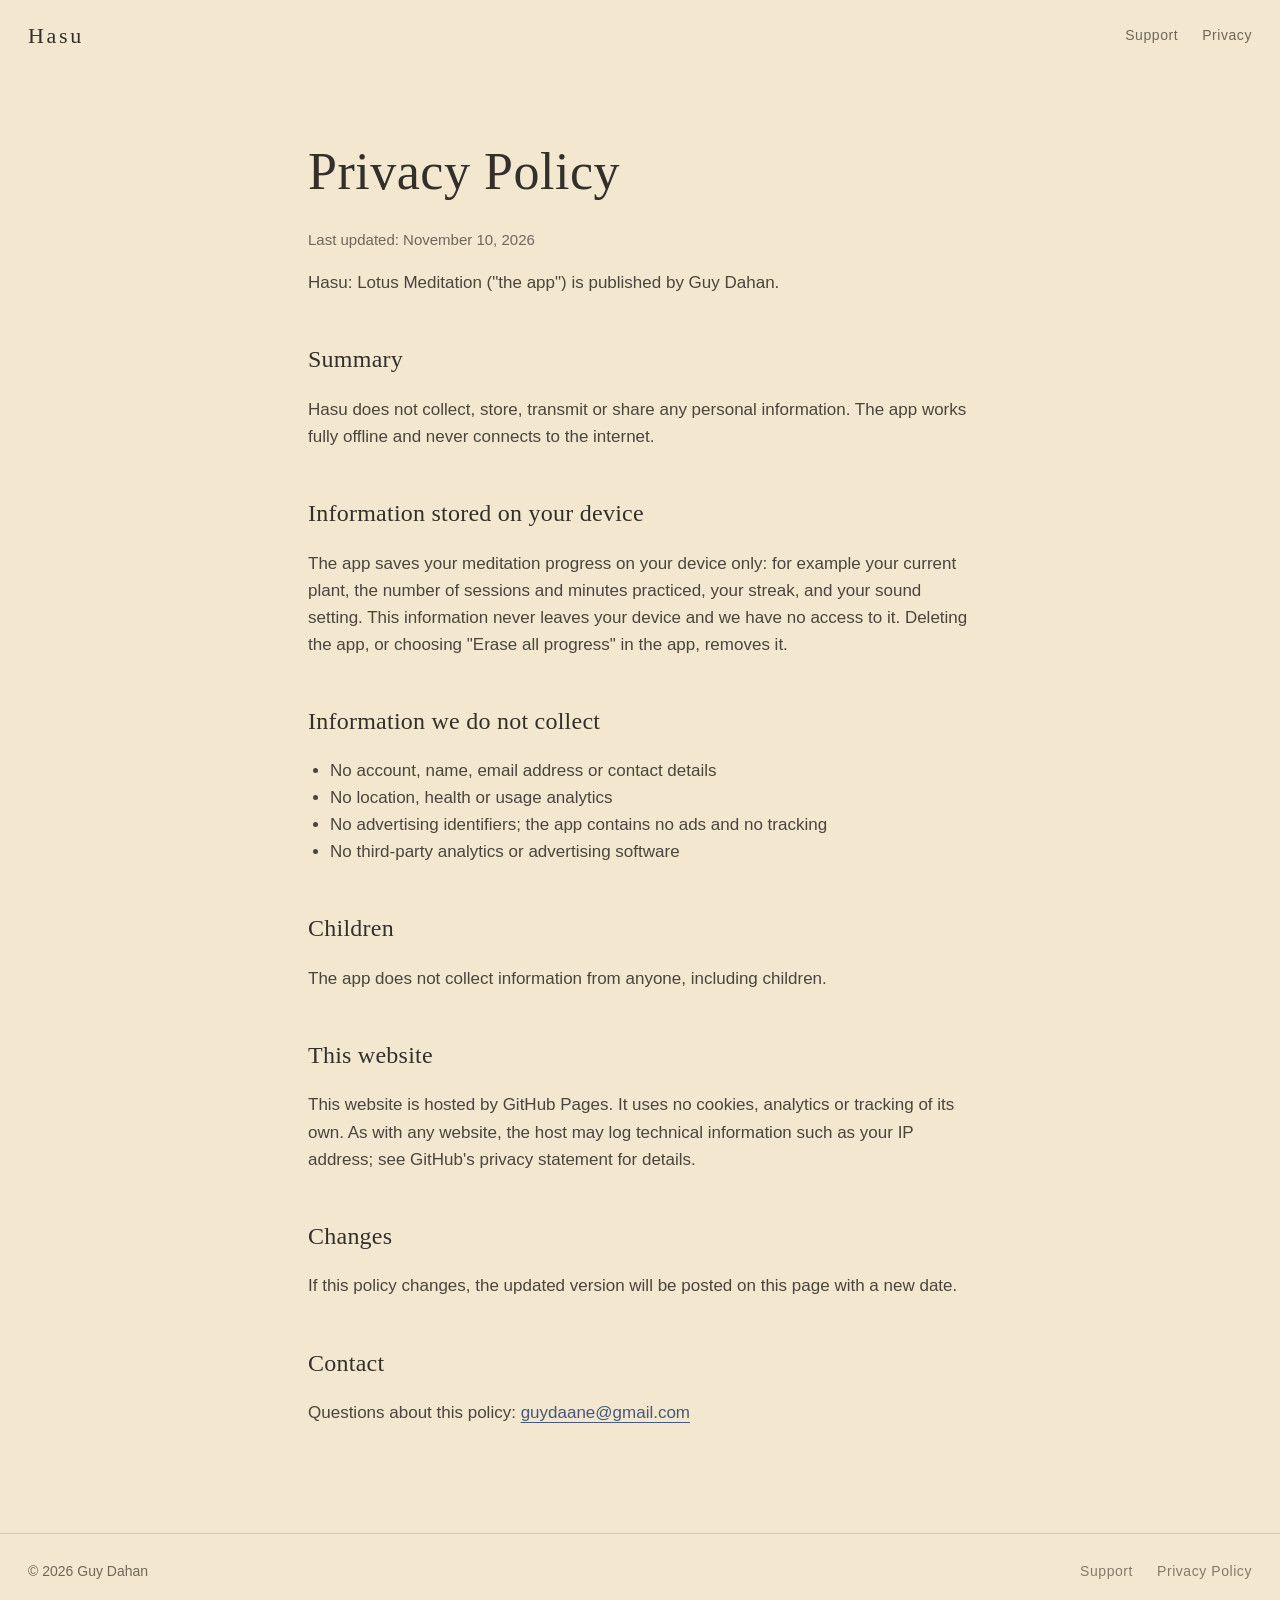
==== privacy.html @ b6d77c5f "Add Hasu landing page, support page and privacy policy Co-Authored-By: Claude <noreply@anthropic.com" ====
<!doctype html>
<html lang="en">
<head>
<meta charset="utf-8">
<meta name="viewport" content="width=device-width, initial-scale=1, viewport-fit=cover">
<title>Privacy Policy · Hasu</title>
<meta name="description" content="Hasu does not collect, store, transmit or share any personal information.">
<meta name="theme-color" content="#f4e7cf">
<link rel="icon" href="img/icon-180.png">
<link rel="stylesheet" href="style.css">
</head>
<body class="text">
<header class="bar">
  <a class="mark" href="./">Hasu</a>
  <nav><a href="support.html">Support</a><a href="privacy.html">Privacy</a></nav>
</header>
<main class="page">
  <h1>Privacy Policy</h1>
  <p class="date">Last updated: November 10, 2026</p>
  <p>Hasu: Lotus Meditation ("the app") is published by Guy Dahan.</p>

  <h2>Summary</h2>
  <p>Hasu does not collect, store, transmit or share any personal information. The app works fully offline and never connects to the internet.</p>

  <h2>Information stored on your device</h2>
  <p>The app saves your meditation progress on your device only: for example your current plant, the number of sessions and minutes practiced, your streak, and your sound setting. This information never leaves your device and we have no access to it. Deleting the app, or choosing "Erase all progress" in the app, removes it.</p>

  <h2>Information we do not collect</h2>
  <ul>
    <li>No account, name, email address or contact details</li>
    <li>No location, health or usage analytics</li>
    <li>No advertising identifiers; the app contains no ads and no tracking</li>
    <li>No third-party analytics or advertising software</li>
  </ul>

  <h2>Children</h2>
  <p>The app does not collect information from anyone, including children.</p>

  <h2>This website</h2>
  <p>This website is hosted by GitHub Pages. It uses no cookies, analytics or tracking of its own. As with any website, the host may log technical information such as your IP address; see GitHub's privacy statement for details.</p>

  <h2>Changes</h2>
  <p>If this policy changes, the updated version will be posted on this page with a new date.</p>

  <h2>Contact</h2>
  <p>Questions about this policy: <a href="mailto:guydaane@gmail.com">guydaane@gmail.com</a></p>
</main>
<footer class="foot">
  <span>© 2026 Guy Dahan</span>
  <nav><a href="support.html">Support</a><a href="privacy.html">Privacy Policy</a></nav>
</footer>
</body>
</html>
---- style.css ----
:root {
  --paper: #f4e7cf;   /* replaced at runtime with the artwork's own paper colour */
  --water: #3f6272;   /* replaced at runtime with the artwork's water colour */
  --ink: #33302c;
  --ink-soft: #6f675c;
  --indigo: #46597a;
  --on-water: #f4eee1;
  --serif: "Hiragino Mincho ProN", "Yu Mincho", "Iowan Old Style", "Palatino Linotype", Georgia, serif;
  --sans: -apple-system, BlinkMacSystemFont, "Segoe UI", Roboto, "Helvetica Neue", sans-serif;
}
* { box-sizing: border-box; }
html { -webkit-text-size-adjust: 100%; }
body { margin: 0; background: var(--paper); color: var(--ink); font-family: var(--sans); line-height: 1.6; }
a { color: inherit; text-decoration: none; }
a:hover { text-decoration: underline; text-underline-offset: 4px; }
h1, h2, h3 { font-family: var(--serif); font-weight: 400; margin: 0; letter-spacing: .01em; }

.bar {
  position: absolute; inset: 0 0 auto 0; z-index: 5; display: flex; justify-content: space-between; align-items: center;
  padding: max(18px, env(safe-area-inset-top)) 28px 18px;
}
.mark { font-family: var(--serif); font-size: 22px; letter-spacing: .12em; }
.bar nav, .foot nav { display: flex; gap: 24px; font-size: 14px; letter-spacing: .04em; color: var(--ink-soft); }

/* ---- Scroll-driven bloom ---- */
.bloom { height: 460vh; position: relative; }
.pin { position: sticky; top: 0; height: 100vh; height: 100svh; overflow: hidden; background: var(--paper); }
#stage { position: absolute; inset: 0; width: 100%; height: 100%; display: block; }
.lines { position: absolute; inset: 0; pointer-events: none; }
.line {
  position: absolute; left: 0; right: 0; top: 13vh; margin: 0; padding: 0 24px; text-align: center;
  font-family: var(--serif); font-size: clamp(24px, 3.6vw, 44px); color: var(--ink);
  opacity: 0; transform: translateY(14px); will-change: opacity, transform;
}
.line.final { top: 10vh; }
.line.final h1 { font-size: clamp(56px, 9vw, 120px); letter-spacing: .14em; margin-right: -.14em; line-height: 1.1; }
.line.final p { margin: 6px 0 22px; font-size: clamp(18px, 2.2vw, 26px); color: var(--ink-soft); }
.soon {
  display: inline-block; font-family: var(--sans); font-size: 13px; letter-spacing: .14em; text-transform: uppercase;
  padding: 11px 20px; border: 1px solid currentColor; border-radius: 2px; color: var(--indigo);
}
.hint {
  position: absolute; left: 50%; bottom: max(26px, env(safe-area-inset-bottom)); transform: translateX(-50%);
  font-size: 12px; letter-spacing: .3em; text-transform: uppercase; color: var(--on-water); opacity: .85; transition: opacity .6s;
}
.hint::after { content: ""; display: block; width: 1px; height: 26px; margin: 8px auto 0; background: currentColor; animation: drop 2.4s ease-in-out infinite; transform-origin: top; }
@keyframes drop { 0%, 100% { transform: scaleY(.2); opacity: .3; } 50% { transform: scaleY(1); opacity: 1; } }

/* ---- Below the surface ---- */
.below { background: var(--water); color: var(--on-water); position: relative; z-index: 2; }
.below section { max-width: 1080px; margin: 0 auto; padding: 0 28px; }
.intro { padding-top: 16vh !important; padding-bottom: 12vh !important; max-width: 760px !important; text-align: center; }
.intro h2, .close h2 { font-size: clamp(30px, 4.4vw, 52px); line-height: 1.25; }
.intro p, .close p { margin: 26px auto 0; font-size: clamp(17px, 1.6vw, 20px); opacity: .86; max-width: 620px; }
.cols { display: grid; grid-template-columns: repeat(3, 1fr); gap: 48px; padding-bottom: 14vh !important; }
.cols article { border-top: 1px solid rgba(244, 238, 225, .28); padding-top: 22px; }
.cols h3 { font-size: 23px; margin-bottom: 12px; }
.cols p { margin: 0; font-size: 16px; opacity: .82; }
.shots { display: grid; grid-template-columns: repeat(3, 1fr); gap: clamp(16px, 4vw, 56px); max-width: 980px !important; padding-bottom: 16vh !important; }
.shots img { width: 100%; height: auto; display: block; border-radius: clamp(14px, 2.4vw, 30px); box-shadow: 0 30px 60px -30px rgba(10, 25, 35, .7); }
.shots img:nth-child(2) { transform: translateY(6vh); }
.close { text-align: center; padding-bottom: 18vh !important; }
.close .soon { color: var(--on-water); margin-top: 34px; }

.foot {
  background: var(--water); color: var(--on-water); display: flex; justify-content: space-between; align-items: center; flex-wrap: wrap; gap: 12px;
  padding: 26px 28px max(26px, env(safe-area-inset-bottom)); font-size: 14px; border-top: 1px solid rgba(244, 238, 225, .2); position: relative; z-index: 2;
}
.foot nav { color: inherit; opacity: .85; }
.reveal { opacity: 0; transform: translateY(24px); transition: opacity 1.1s ease, transform 1.1s ease; }
.reveal.in { opacity: 1; transform: none; }
.shots img.reveal:nth-child(2).in { transform: translateY(6vh); }

/* ---- Text pages (privacy, support) ---- */
.page { max-width: 720px; margin: 0 auto; padding: 130px 28px 90px; }
.page h1 { font-size: clamp(34px, 5vw, 52px); margin-bottom: 8px; }
.page h2 { font-size: 24px; margin: 44px 0 10px; }
.page p, .page li { font-size: 17px; color: #4a453e; }
.page .date { color: var(--ink-soft); font-size: 15px; }
.page a { color: var(--indigo); text-decoration: underline; text-underline-offset: 4px; }
.page ul { padding-left: 22px; }
body.text .foot { background: transparent; color: var(--ink-soft); border-top-color: rgba(51, 48, 44, .15); }

@media (max-width: 760px) {
  .bar { padding-left: 20px; padding-right: 20px; }
  .line { top: 14vh; }
  .cols { grid-template-columns: 1fr; gap: 30px; }
  .shots { grid-template-columns: 1fr; max-width: 300px !important; gap: 28px; }
  .shots img:nth-child(2), .shots img.reveal:nth-child(2).in { transform: none; }
}
@media (prefers-reduced-motion: reduce) {
  .bloom { height: 100vh; height: 100svh; }
  .line { display: none; }
  .line.final { display: block; opacity: 1; transform: none; }
  .hint { display: none; }
  .reveal { opacity: 1; transform: none; transition: none; }
}
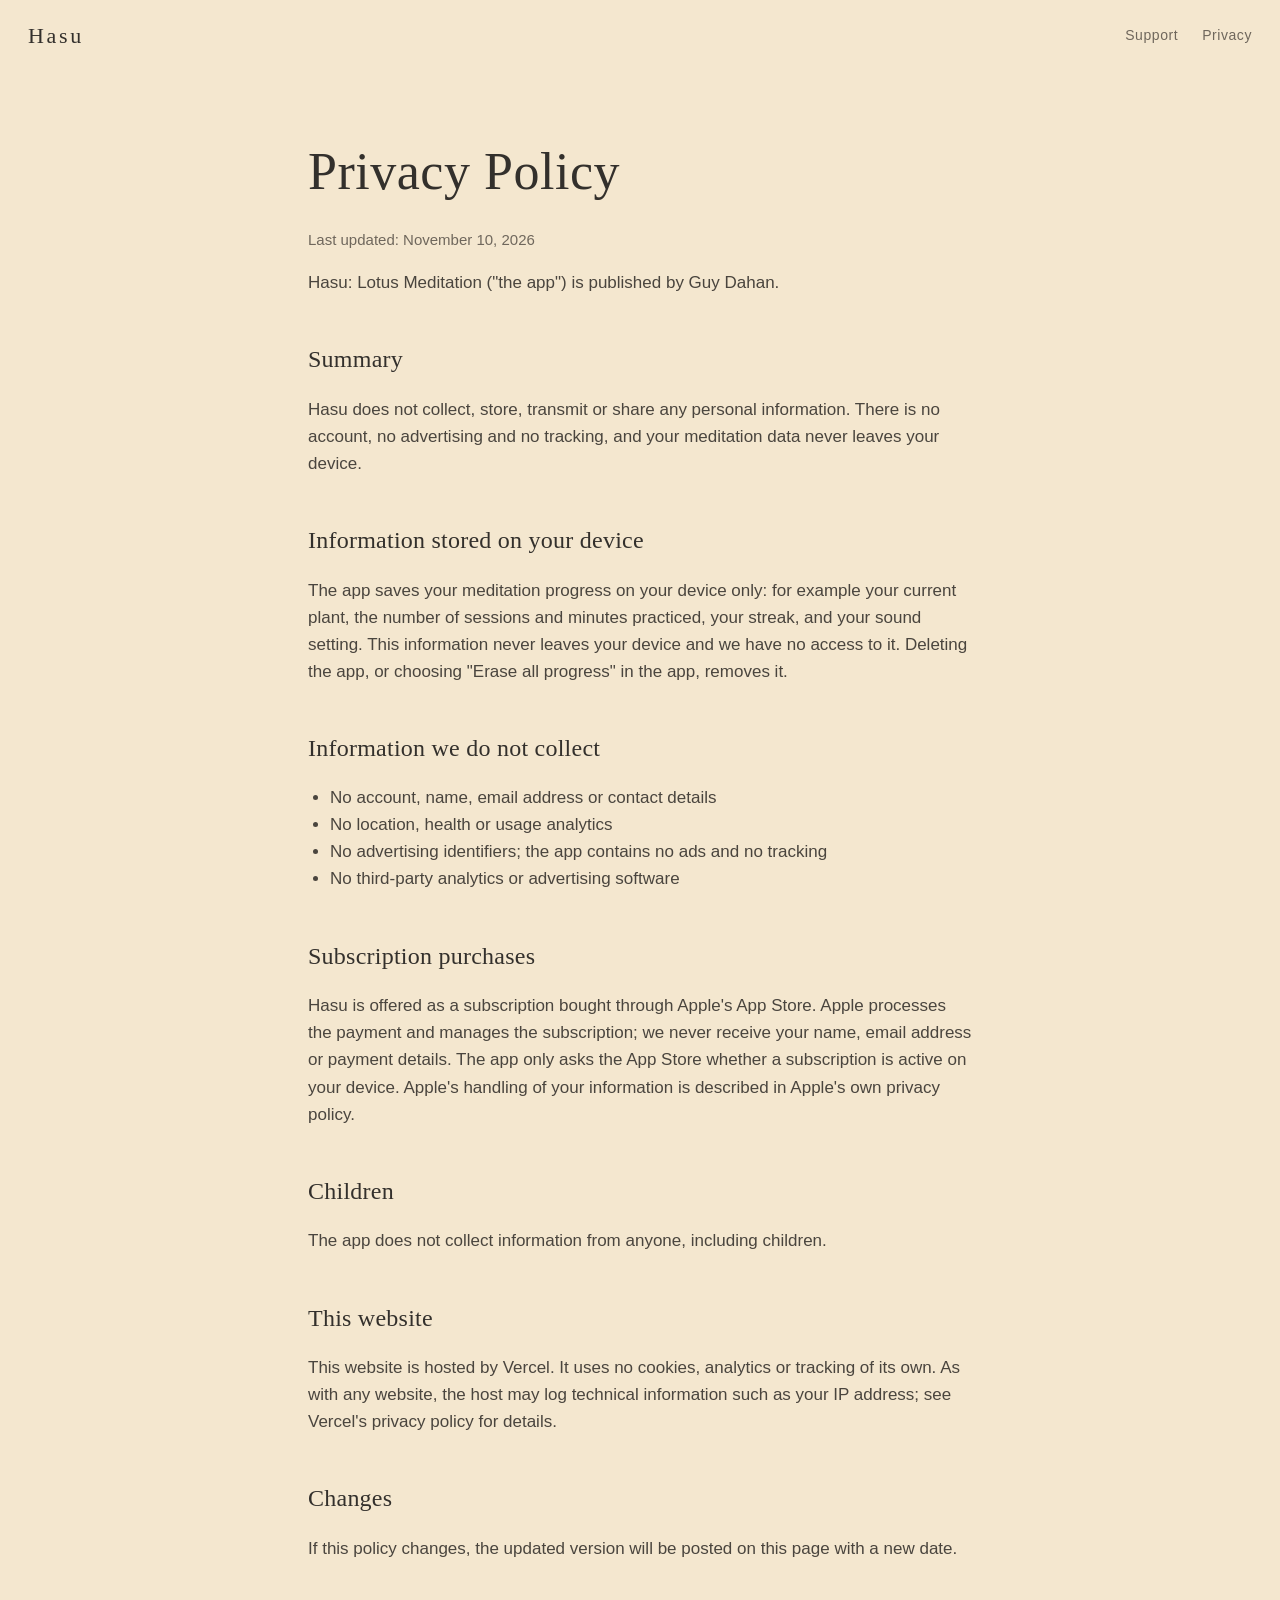
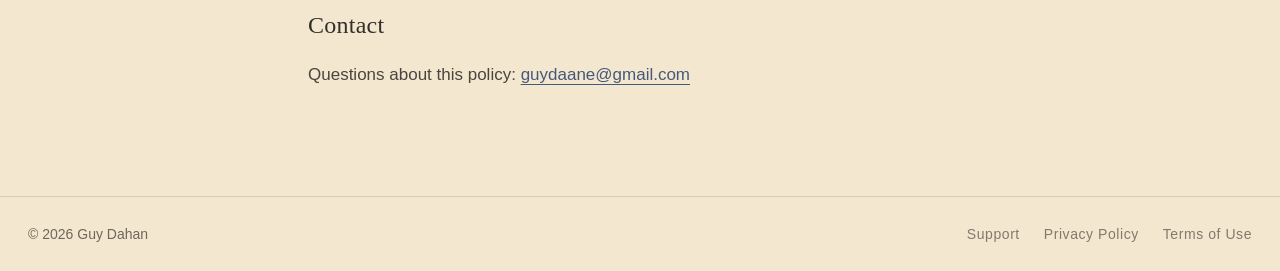
==== commit 7a448553: "Describe the subscription, update privacy and support pages, move hosting note to Vercel Co-Authored" ====
--- a/privacy.html
+++ b/privacy.html
@@ -20,7 +20,7 @@
   <p>Hasu: Lotus Meditation ("the app") is published by Guy Dahan.</p>
 
   <h2>Summary</h2>
-  <p>Hasu does not collect, store, transmit or share any personal information. The app works fully offline and never connects to the internet.</p>
+  <p>Hasu does not collect, store, transmit or share any personal information. There is no account, no advertising and no tracking, and your meditation data never leaves your device.</p>
 
   <h2>Information stored on your device</h2>
   <p>The app saves your meditation progress on your device only: for example your current plant, the number of sessions and minutes practiced, your streak, and your sound setting. This information never leaves your device and we have no access to it. Deleting the app, or choosing "Erase all progress" in the app, removes it.</p>
@@ -33,11 +33,14 @@
     <li>No third-party analytics or advertising software</li>
   </ul>
 
+  <h2>Subscription purchases</h2>
+  <p>Hasu is offered as a subscription bought through Apple's App Store. Apple processes the payment and manages the subscription; we never receive your name, email address or payment details. The app only asks the App Store whether a subscription is active on your device. Apple's handling of your information is described in Apple's own privacy policy.</p>
+
   <h2>Children</h2>
   <p>The app does not collect information from anyone, including children.</p>
 
   <h2>This website</h2>
-  <p>This website is hosted by GitHub Pages. It uses no cookies, analytics or tracking of its own. As with any website, the host may log technical information such as your IP address; see GitHub's privacy statement for details.</p>
+  <p>This website is hosted by Vercel. It uses no cookies, analytics or tracking of its own. As with any website, the host may log technical information such as your IP address; see Vercel's privacy policy for details.</p>
 
   <h2>Changes</h2>
   <p>If this policy changes, the updated version will be posted on this page with a new date.</p>
@@ -47,7 +50,7 @@
 </main>
 <footer class="foot">
   <span>© 2026 Guy Dahan</span>
-  <nav><a href="support.html">Support</a><a href="privacy.html">Privacy Policy</a></nav>
+  <nav><a href="support.html">Support</a><a href="privacy.html">Privacy Policy</a><a href="https://www.apple.com/legal/internet-services/itunes/dev/stdeula/">Terms of Use</a></nav>
 </footer>
 </body>
 </html>
--- a/style.css
+++ b/style.css
@@ -60,6 +60,7 @@
 .shots img { width: 100%; height: auto; display: block; border-radius: clamp(14px, 2.4vw, 30px); box-shadow: 0 30px 60px -30px rgba(10, 25, 35, .7); }
 .shots img:nth-child(2) { transform: translateY(6vh); }
 .close { text-align: center; padding-bottom: 18vh !important; }
+.close .price { font-size: 15px; opacity: .7; margin-top: 14px; }
 .close .soon { color: var(--on-water); margin-top: 34px; }
 
 .foot {
